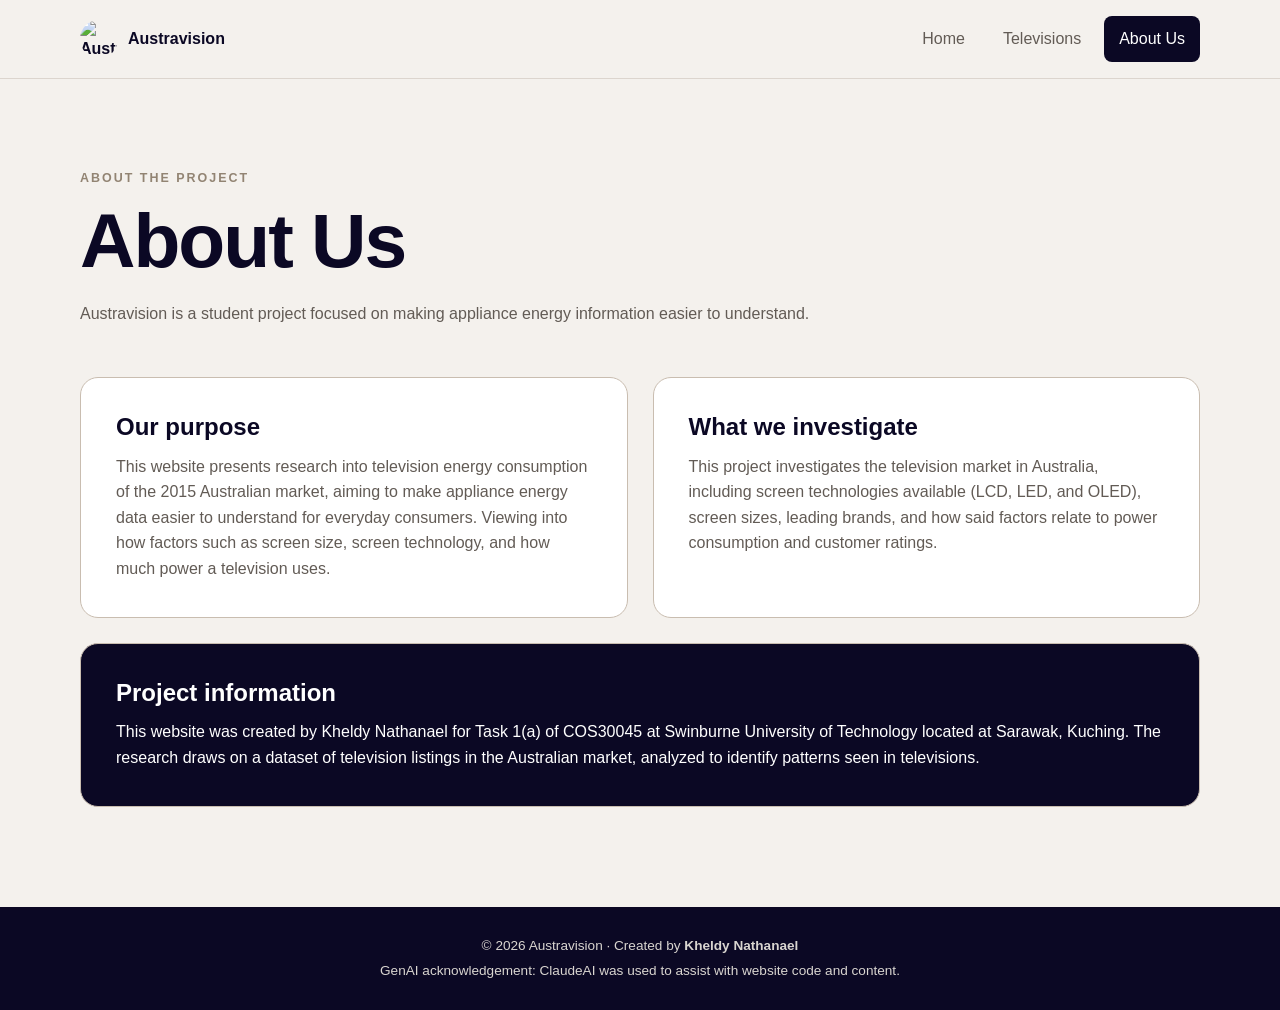
==== about.html @ 232cd865 "Initial commit" ====
<!doctype html>
<html lang="en">
  <head>
    <!-- Page metadata and stylesheet -->
    <meta charset="UTF-8" />
    <meta name="viewport" content="width=device-width, initial-scale=1.0" />
    <title>PowerWise Australia | About Us</title>
    <link rel="icon" type="image/x-icon" href="images/Austravision.png" />
    <link rel="stylesheet" href="css/style.css" />
  </head>
  <body>
    <!-- ===== HEADER / NAVIGATION BAR =====
         Same header markup is repeated on every page.
         "About Us" is marked active on this page. -->
    <header class="site-header">
      <nav class="navbar">
        <a class="logo-link" href="index.html">
          <img
            class="power-logo"
            src="images/Austravision.png"
            alt="Austravision logo"
          />
          <span class="logo-text">Austravision</span>
        </a>
        <div class="nav-links">
          <a href="index.html" class="nav-link">Home</a>
          <a href="television.html" class="nav-link">Televisions</a>
          <a href="about.html" class="nav-link active">About Us</a>
        </div>
      </nav>
    </header>

    <main class="container">
      <!-- ===== PAGE INTRO =====
           Short heading/intro at the top of the page. -->
      <section class="page-intro">
        <p class="eyebrow">About the Project</p>
        <h1>About Us</h1>
        <p>
          Austravision is a student project focused on making appliance energy information easier to understand.
        </p>
      </section>

      <!-- ===== ABOUT CARDS =====
           Two regular cards + one wide "highlight" card
           (.about-card.wide gets the dark background in the CSS). -->
      <section class="about-layout">
        <article class="about-card">
          <h2>Our purpose</h2>
          <p>
            This website presents research into television energy consumption of the 2015 Australian market, aiming to make appliance energy data easier to understand for everyday consumers. Viewing into how factors such as screen size, screen technology, and how much power a television uses.
          </p>
        </article>
        <article class="about-card">
          <h2>What we investigate</h2>
          <p>
            This project investigates the television market in Australia, including screen technologies available (LCD, LED, and OLED), screen sizes, leading brands, and how said factors relate to power consumption and customer ratings.
          </p>
        </article>

        <!-- Wide highlight card, spans both columns (see .about-card.wide) -->
        <article class="about-card wide">
          <h2>Project information</h2>
          <p>
            This website was created by Kheldy Nathanael for Task 1(a) of COS30045 at Swinburne University of Technology located at Sarawak, Kuching. The research draws on a dataset of television listings in the Australian market, analyzed to identify patterns seen in televisions.
          </p>
        </article>
      </section>
    </main>

    <!-- ===== FOOTER =====
         Same footer on every page. -->
    <footer class="site-footer">
      <p>
        © 2026 Austravision · Created by
        <strong>Kheldy Nathanael</strong>
      </p>
      <p>
        GenAI acknowledgement: ClaudeAI was used to assist with website code and content.
      </p>
    </footer>

    <!-- Handles active nav highlighting + smooth page-link transitions -->
    <script src="js/navigation.js"></script>
  </body>
</html>
---- css/style.css ----
/* STYLESHEET
   Sections in this file:
     1. Variables & resets
     2. Header / navigation
     3. Layout helpers & typography
     4. Home page — hero + cards + info banner
     5. Televisions page — research grid
     6. About page — about cards
     7. Footer
     8. Responsive breakpoints

/* ---- 1. Variables & resets ---- */
:root {
  --cream: #f4f1ed;
  --cream-dark: #e9e3dc;
  --taupe: #928473;
  --taupe-light: #c9bdb0;
  --brown: #75685d;
  --navy: #0b0824;
  --white: #fff;
  --text-soft: #625b55;
  --shadow: 0 12px 35px rgba(11, 8, 36, 0.08);
}
* {
  box-sizing: border-box;
  margin: 0;
  padding: 0;
}
html {
  scroll-behavior: smooth;
}
body {
  min-height: 100vh;
  display: flex;
  flex-direction: column;
  background: var(--cream);
  color: var(--navy);
  font-family: Arial, Helvetica, sans-serif;
  line-height: 1.6;
}
a {
  color: inherit;
  text-decoration: none;
}

/* ---- 2. Header / navigation (same on every page) ---- */
.site-header {
  position: sticky;
  top: 0;
  z-index: 100;
  background: rgba(244, 241, 237, 0.96);
  border-bottom: 1px solid rgba(146, 132, 115, 0.25);
  backdrop-filter: blur(8px);
}
.navbar {
  width: min(1120px, 92%);
  min-height: 78px;
  margin: auto;
  display: flex;
  align-items: center;
  justify-content: space-between;
  gap: 30px;
}
.logo-link {
  display: inline-flex;
  align-items: center;
  gap: 10px;
  font-weight: 800;
  transition: 0.2s;
}
.logo-link:hover {
  transform: translateY(-1px);
  opacity: 0.8;
}

/* Logo image already has its own circular border baked in, so this just sizes it */
.power-logo {
  display: block;
  width: 38px;
  height: 38px;
  border-radius: 50%;
}
.nav-links {
  display: flex;
  gap: 8px;
}
.nav-link {
  padding: 10px 15px;
  border-radius: 8px;
  color: var(--text-soft);
  transition: 0.2s;
}
.nav-link:hover {
  background: var(--cream-dark);
  color: var(--navy);
  transform: translateY(-1px);
}

/* Highlights whichever page you're currently on (set in the HTML) */
.nav-link.active {
  background: var(--navy);
  color: var(--white);
}

/* ---- 3. Layout helpers & typography ---- */
.container {
  width: min(1120px, 92%);
  margin: auto;
  flex: 1;
}
.eyebrow {
  margin-bottom: 12px;
  color: var(--taupe);
  font-size: 0.78rem;
  font-weight: 800;
  letter-spacing: 2px;
  text-transform: uppercase;
}
h1 {
  margin-bottom: 22px;
  font-size: clamp(2.6rem, 6vw, 5rem);
  line-height: 1.02;
  letter-spacing: -2px;
}
h2 {
  margin-bottom: 12px;
  line-height: 1.2;
}
h3 {
  margin-bottom: 9px;
}
p {
  color: var(--text-soft);
}
.hero-content > p:not(.eyebrow) {
  max-width: 680px;
  font-size: 1.08rem;
}
.button {
  display: inline-block;
  margin-top: 30px;
  padding: 13px 20px;
  border-radius: 8px;
  background: var(--navy);
  color: var(--white);
  font-weight: 700;
  transition: 0.2s;
}
.button:hover {
  transform: translateY(-2px);
  box-shadow: var(--shadow);
}

/* ---- 4. Home page: hero banner ---- */
.hero {
  min-height: 610px;
  display: grid;
  grid-template-columns: 1.25fr 0.75fr;
  align-items: center;
  gap: 70px;
  padding: 80px 0;
}
.hero-card {
  padding: 50px 38px;
  border: 1px solid var(--taupe-light);
  border-radius: 22px;
  background: var(--white);
  box-shadow: var(--shadow);
}
.power-symbol {
  display: inline-grid;
  width: 70px;
  height: 70px;
  margin-bottom: 28px;
  place-items: center;
  border-radius: 50%;
  background: var(--navy);
  color: var(--white);
  font-size: 40px;
}

/* Home page: "what we cover" info cards */
.section {
  padding: 60px 0;
}
.section-heading {
  margin-bottom: 30px;
}
.cards {
  display: grid;
  grid-template-columns: repeat(3, 1fr);
  gap: 20px;
}
.card {
  padding: 28px;
  border: 1px solid var(--taupe-light);
  border-radius: 15px;
  background: rgba(255, 255, 255, 0.55);
}
.card-icon {
  margin-bottom: 30px;
  color: var(--taupe);
  font-size: 0.8rem;
  font-weight: 800;
}

/* Home page: highlighted "project note" banner */
.info-banner {
  display: grid;
  grid-template-columns: 1fr 1fr;
  gap: 40px;
  margin: 60px 0 90px;
  padding: 40px;
  border-radius: 18px;
  background: var(--taupe-light);
}
.info-banner p {
  color: var(--navy);
}

/* Shared intro block used at the top of the Televisions and About pages */
.page-intro {
  max-width: 780px;
  padding: 90px 0 50px;
}
.page-intro h1 {
  font-size: clamp(3rem, 6vw, 4.8rem);
}

/* ---- 5. Televisions page: research grid ---- */
.research-grid {
  display: grid;
  grid-template-columns: repeat(1fr);
  gap: 30px;
  padding-bottom: 90px;
}
.research-item {
  display: flex;
  flex-direction: column;
  overflow: hidden;
  border: 1px solid var(--taupe-light);
  border-radius: 18px;
  background: var(--white);
  box-shadow: 0 8px 25px rgba(11, 8, 36, 0.05);
}

/* Diagonal striped placeholder shown until a real image is added */
.image-placeholder {
  min-height: 280px;
  display: grid;
  place-items: center;
  padding: 25px;
  background: repeating-linear-gradient(
    45deg,
    #e9e3dc,
    #e9e3dc 10px,
    #f4f1ed 10px,
    #f4f1ed 20px
  );
  color: var(--brown);
  text-align: center;
  font-size: 0.78rem;
  font-weight: 800;
  letter-spacing: 1.5px;
}

/* Styling for a real <img class="research-image"> once you add one */
.research-image {
  display: block;
  width: 100%;
  height: 280px;
  object-fit: contain;
  background: #fbf9f6;
}
.text-box {
  flex: 1;
  padding: 28px;
  background: #fbf9f6;
}

/* Image carousel used in place of a single research-image */
.image-carousel {
  position: relative;
  height: 280px;
  overflow: hidden;
}
.carousel-track {
  display: flex;
  height: 100%;
  transition: transform 0.4s ease;
}
.carousel-track img {
  flex: 0 0 100%;
  width: 100%;
  height: 280px;
  object-fit: contain;
  background: #fbf9f6;
}
.carousel-btn {
  position: absolute;
  top: 50%;
  transform: translateY(-50%);
  width: 34px;
  height: 34px;
  border: none;
  border-radius: 50%;
  background: rgba(11, 8, 36, 0.6);
  color: #fff;
  font-size: 1rem;
  cursor: pointer;
  display: grid;
  place-items: center;
}
.carousel-btn:hover {
  background: rgba(11, 8, 36, 0.85);
}
.carousel-btn.prev {
  left: 10px;
}
.carousel-btn.next {
  right: 10px;
}
.carousel-dots {
  position: absolute;
  bottom: 10px;
  left: 0;
  right: 0;
  display: flex;
  justify-content: center;
  gap: 6px;
}
.carousel-dot {
  width: 8px;
  height: 8px;
  padding: 0;
  border: none;
  border-radius: 50%;
  background: rgba(255, 255, 255, 0.6);
  cursor: pointer;
}
.carousel-dot.active {
  background: #fff;
}

/* ---- 6. About page: about cards ---- */
.about-layout {
  display: grid;
  grid-template-columns: repeat(2, 1fr);
  gap: 25px;
  padding-bottom: 100px;
}
.about-card {
  padding: 35px;
  border: 1px solid var(--taupe-light);
  border-radius: 18px;
  background: var(--white);
}

/* The dark, full-width "Project information" card */
.about-card.wide {
  grid-column: 1/-1;
  background: var(--navy);
}
.about-card.wide h2,
.about-card.wide p {
  color: var(--white);
}

/* ---- 7. Footer (same on every page) ---- */
.site-footer {
  margin-top: auto;
  padding: 28px 4%;
  background: var(--navy);
  color: var(--white);
  text-align: center;
}
.site-footer p {
  color: #d9d5d0;
  font-size: 0.85rem;
}
.site-footer p + p {
  margin-top: 4px;
}

/* ---- 8. Responsive breakpoints ---- */
/* Tablet: stack nav, collapse hero and grids to a single column */
@media (max-width: 800px) {
  .navbar {
    min-height: 100px;
    flex-direction: column;
    padding: 14px 0;
  }
  .nav-links {
    width: 100%;
    justify-content: center;
  }
  .hero {
    grid-template-columns: 1fr;
    gap: 30px;
  }
  .cards,
  .research-grid,
  .about-layout,
  .info-banner {
    grid-template-columns: 1fr;
  }
  .about-card.wide {
    grid-column: auto;
  }
}

/* Small phones: tighten nav-link spacing, hide the wordmark text */
@media (max-width: 480px) {
  .nav-link {
    padding: 8px 9px;
    font-size: 0.9rem;
  }
  .logo-text {
    display: none;
  }
}
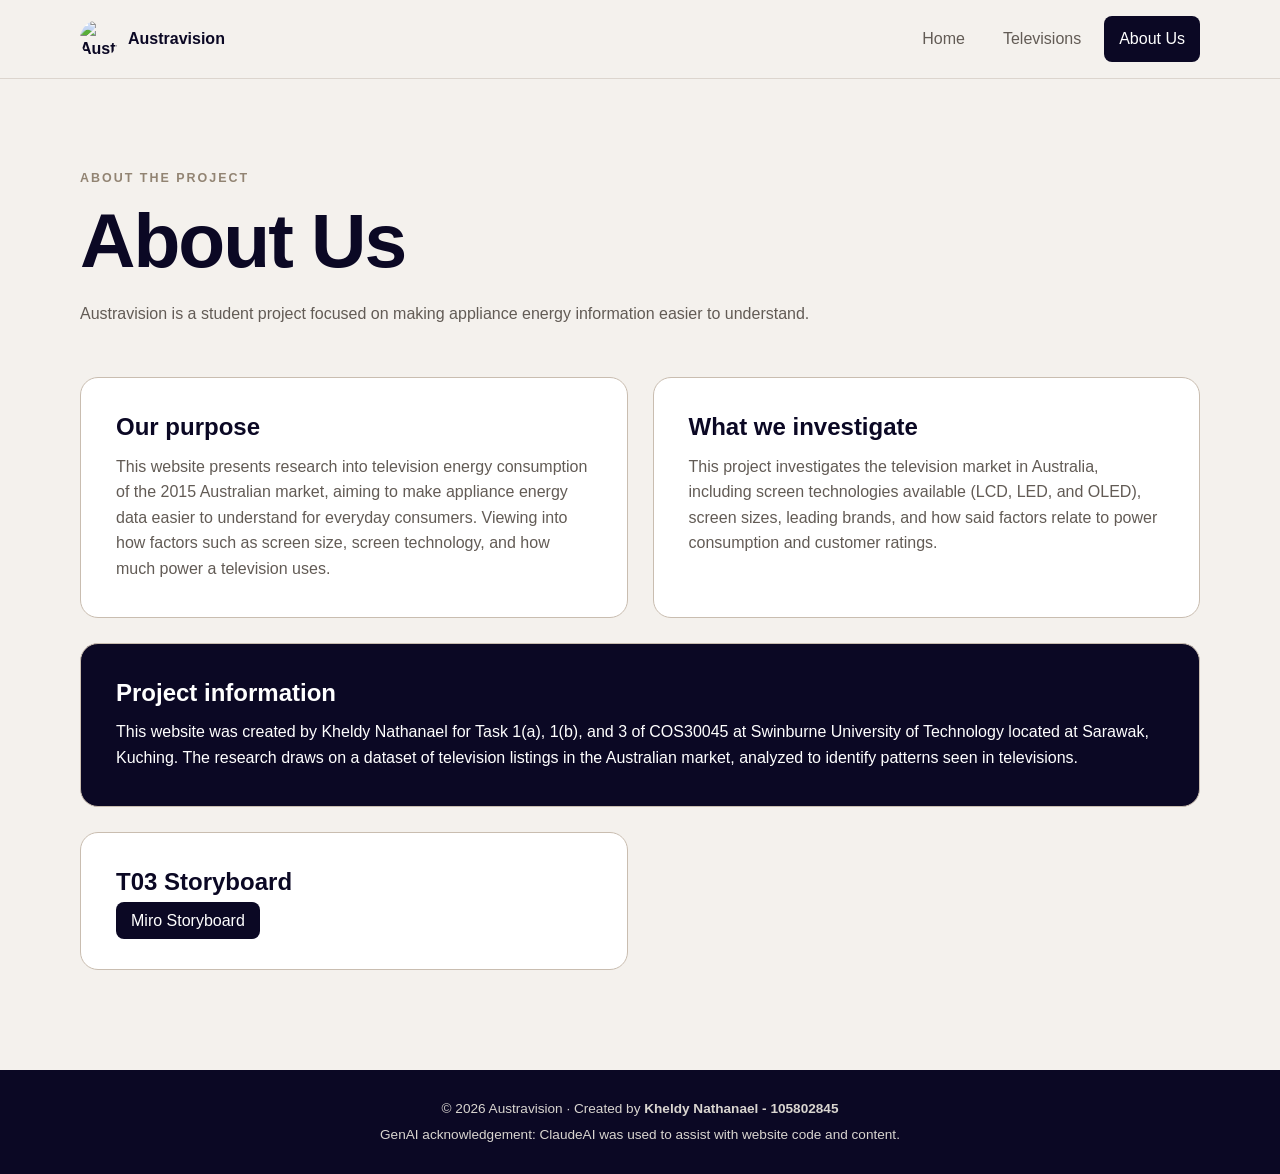
==== commit 9e7bde66: "Television overhaul Complete overhaul of the television.html to accommodate the storyboard that was " ====
--- a/about.html
+++ b/about.html
@@ -4,7 +4,7 @@
     <!-- Page metadata and stylesheet -->
     <meta charset="UTF-8" />
     <meta name="viewport" content="width=device-width, initial-scale=1.0" />
-    <title>PowerWise Australia | About Us</title>
+    <title>Austravision Australia | About Us</title>
     <link rel="icon" type="image/x-icon" href="images/Austravision.png" />
     <link rel="stylesheet" href="css/style.css" />
   </head>
@@ -62,7 +62,15 @@
         <article class="about-card wide">
           <h2>Project information</h2>
           <p>
-            This website was created by Kheldy Nathanael for Task 1(a) of COS30045 at Swinburne University of Technology located at Sarawak, Kuching. The research draws on a dataset of television listings in the Australian market, analyzed to identify patterns seen in televisions.
+            This website was created by Kheldy Nathanael for Task 1(a), 1(b), and 3 of COS30045 at Swinburne University of Technology located at Sarawak, Kuching. The research draws on a dataset of television listings in the Australian market, analyzed to identify patterns seen in televisions.
+          </p>
+        </article>
+
+        <!-- Wide highlight card working as the external link for Miro storyboard -->
+        <article class="about-card">
+          <h2>T03 Storyboard</h2>
+          <p>
+            <a href="https://miro.com/app/board/uXjVHjadzts=/?share_link_id=365701621952" target="_blank" rel="noopener" class="nav-link active">Miro Storyboard</a>
           </p>
         </article>
       </section>
@@ -73,7 +81,7 @@
     <footer class="site-footer">
       <p>
         © 2026 Austravision · Created by
-        <strong>Kheldy Nathanael</strong>
+        <strong>Kheldy Nathanael - 105802845</strong>
       </p>
       <p>
         GenAI acknowledgement: ClaudeAI was used to assist with website code and content.
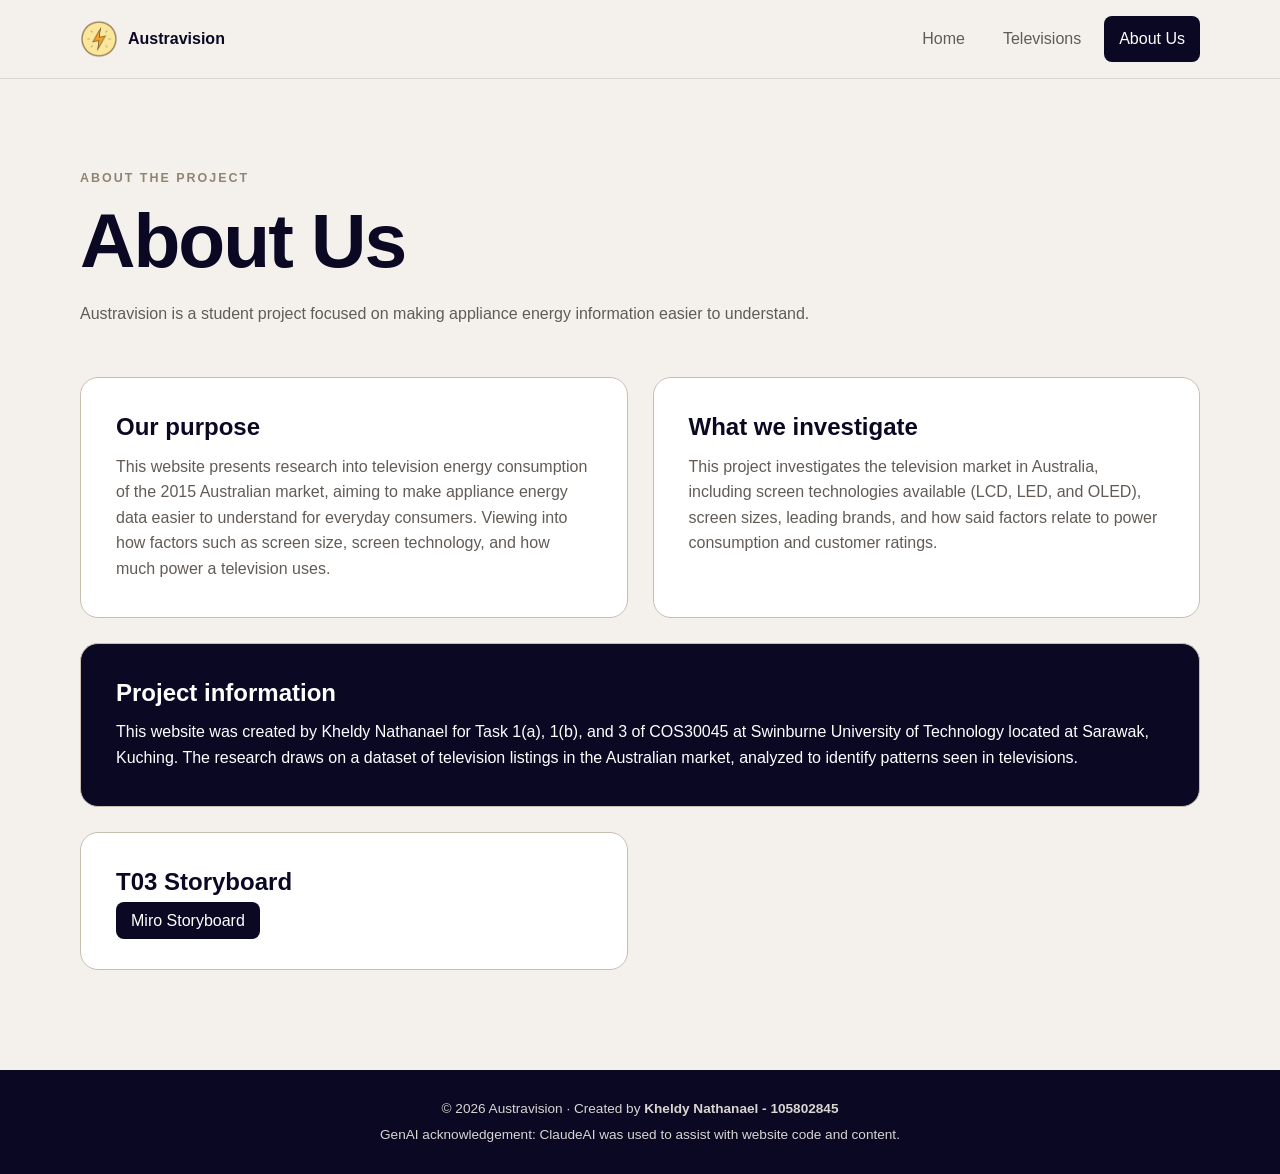
==== commit 668817dc: "Fixed naming issue Forgot that I changed folder name so it had a capital I instead of an i(mage)" ====
--- a/about.html
+++ b/about.html
@@ -5,7 +5,7 @@
     <meta charset="UTF-8" />
     <meta name="viewport" content="width=device-width, initial-scale=1.0" />
     <title>Austravision Australia | About Us</title>
-    <link rel="icon" type="image/x-icon" href="images/Austravision.png" />
+    <link rel="icon" type="image/x-icon" href="Images/Austravision.png" />
     <link rel="stylesheet" href="css/style.css" />
   </head>
   <body>
@@ -17,7 +17,7 @@
         <a class="logo-link" href="index.html">
           <img
             class="power-logo"
-            src="images/Austravision.png"
+            src="Images/Austravision.png"
             alt="Austravision logo"
           />
           <span class="logo-text">Austravision</span>
